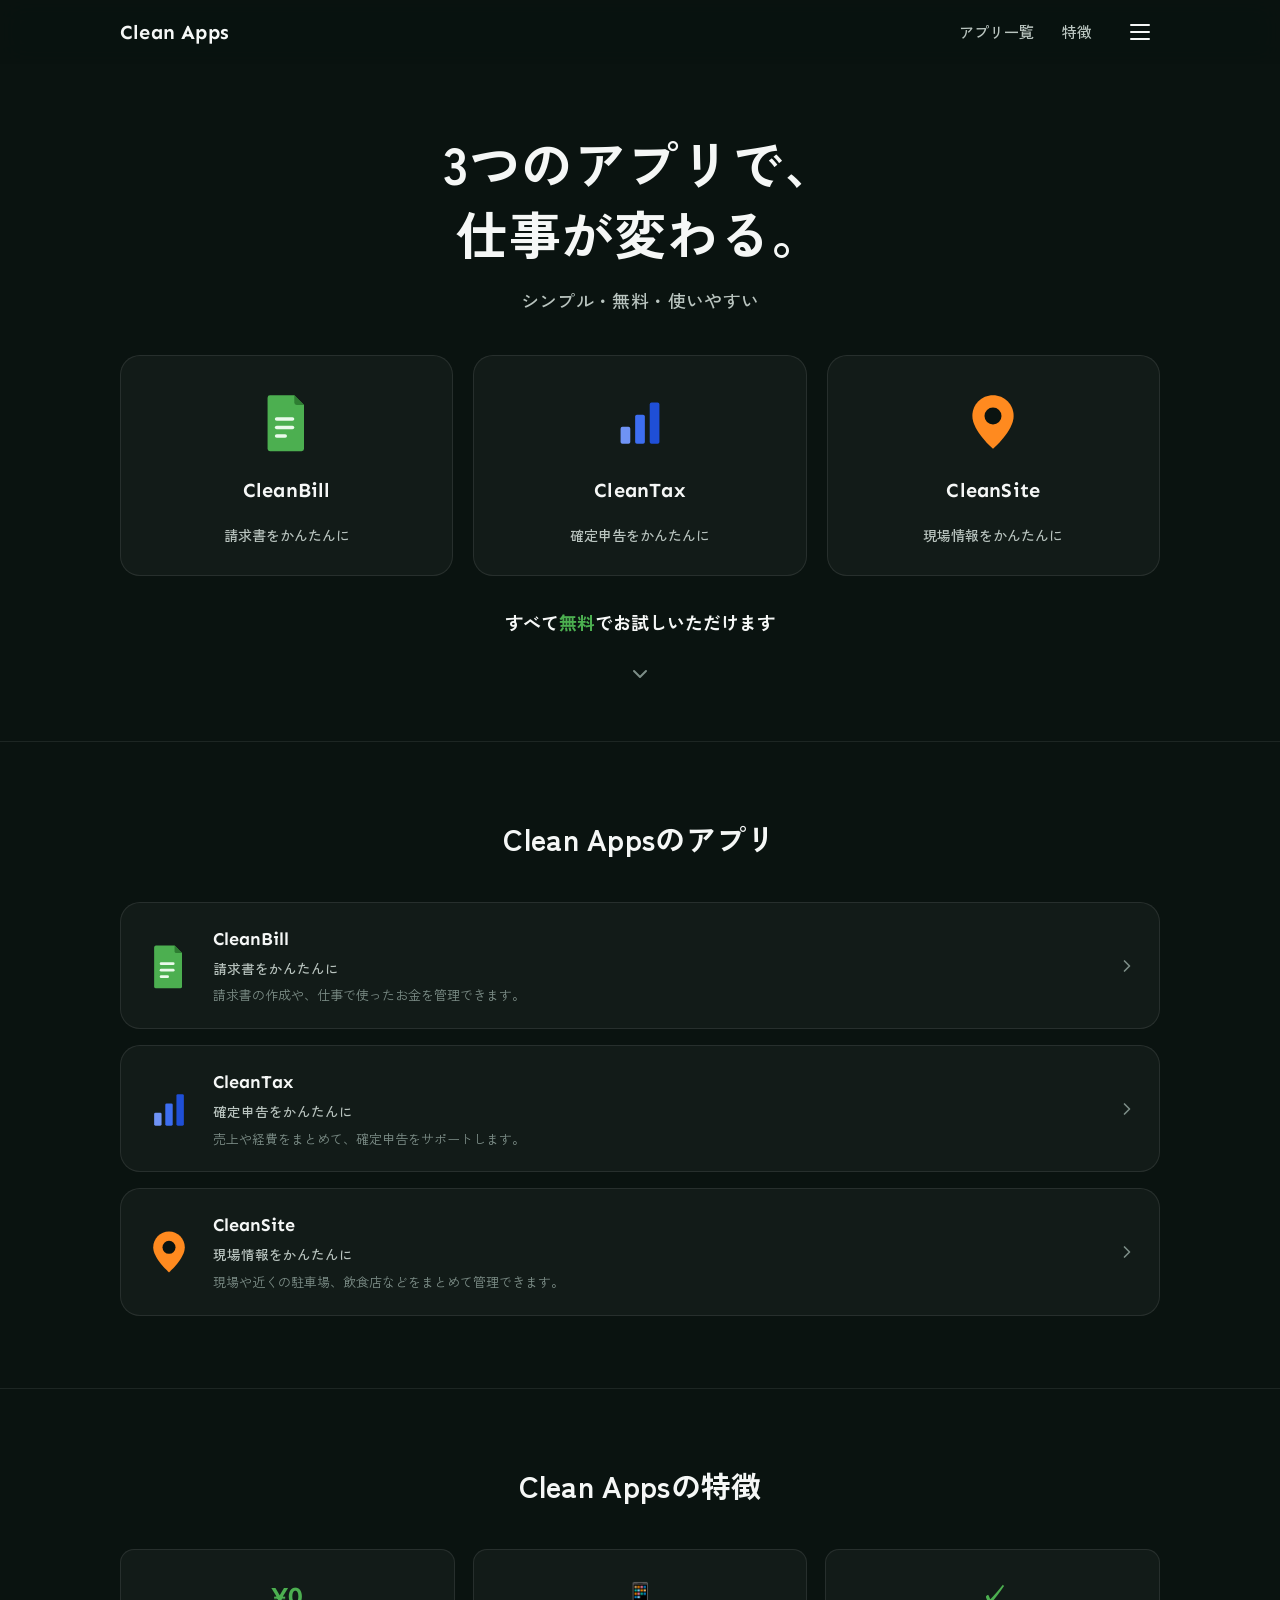
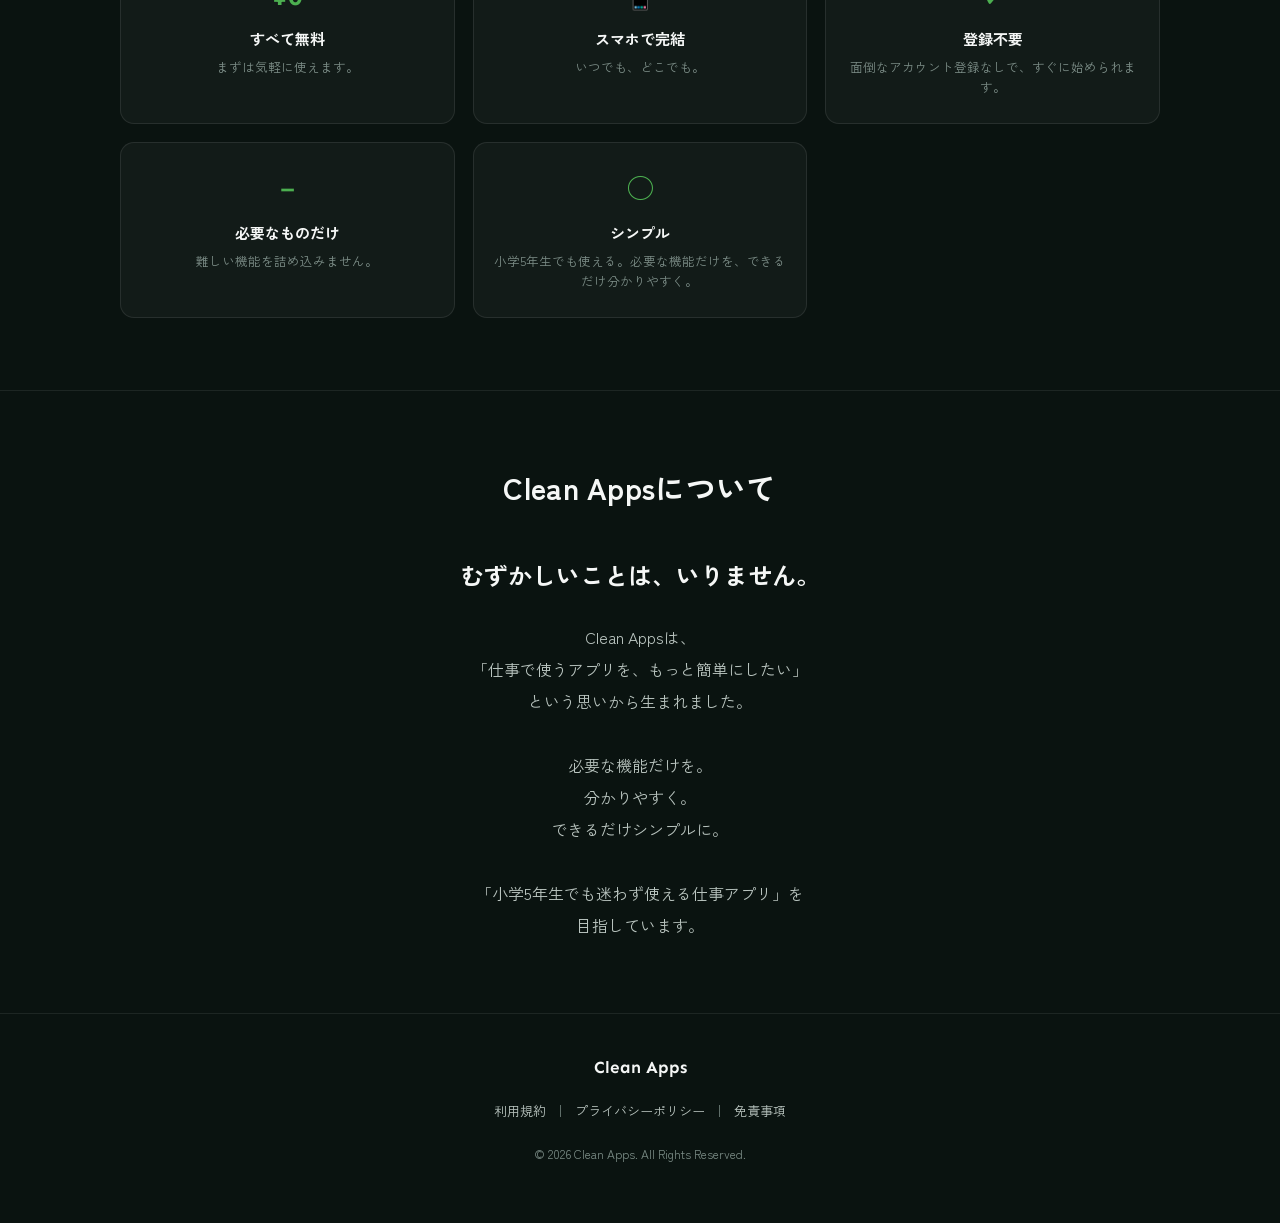
==== index.html @ 0a6f4640 "Add files via upload" ====
<!DOCTYPE html>
<html lang="ja">
<head>
<meta charset="UTF-8" />
<meta name="viewport" content="width=device-width, initial-scale=1, viewport-fit=cover" />
<title>Clean Apps｜3つのアプリで、仕事が変わる。</title>
<meta name="description" content="Clean Appsは「請求書」「確定申告」「現場情報」を、それぞれシンプルに、無料で使えるWebアプリシリーズです。登録不要・スマホで完結。小学5年生でも使えるシンプルさを目指しています。" />
<link rel="canonical" href="https://cleanbillapp.github.io/CleanApps/" />

<!-- OGP -->
<meta property="og:type" content="website" />
<meta property="og:site_name" content="Clean Apps" />
<meta property="og:title" content="Clean Apps｜3つのアプリで、仕事が変わる。" />
<meta property="og:description" content="CleanBill・CleanTax・CleanSite。仕事に必要な作業をシンプルにする、無料のWebアプリシリーズです。" />
<meta property="og:url" content="https://cleanbillapp.github.io/CleanApps/" />
<meta property="og:image" content="https://cleanbillapp.github.io/CleanApps/assets/ogp.png" />
<meta name="twitter:card" content="summary_large_image" />

<link rel="icon" href="assets/favicon.svg" type="image/svg+xml" />
<link rel="preconnect" href="https://fonts.googleapis.com" />
<link rel="preconnect" href="https://fonts.gstatic.com" crossorigin />
<link href="https://fonts.googleapis.com/css2?family=Sen:wght@700;800&family=Zen+Kaku+Gothic+New:wght@500;700;900&display=swap" rel="stylesheet" />
<link rel="stylesheet" href="css/style.css" />
</head>
<body>

<a class="visually-hidden" href="#main">本文へスキップ</a>

<header class="site-header" id="siteHeader">
  <div class="container">
    <a href="#top" class="logo" aria-label="Clean Apps トップへ">
      <span>Clean Apps</span>
    </a>
    <nav class="header-nav" aria-label="メインメニュー">
      <a class="nav-link" href="#apps">アプリ一覧</a>
      <a class="nav-link" href="#features">特徴</a>
      <button class="menu-button" id="menuButton" aria-expanded="false" aria-controls="navOverlay" aria-label="メニューを開く">
        <span></span><span></span><span></span>
      </button>
    </nav>
  </div>
</header>

<div class="nav-overlay" id="navOverlay">
  <div class="nav-overlay-inner">
    <a href="#apps" data-close>アプリ一覧</a>
    <a href="#features" data-close>Clean Appsの特徴</a>
    <a href="#about" data-close>Clean Appsについて</a>
    <button type="button" class="share-menu-item" id="shareButtonMenu">
      <span aria-hidden="true">📱</span> Clean Appsを教える
    </button>
    <div class="overlay-divider"></div>
    <div class="overlay-sub">
      <a href="terms.html">利用規約</a>
      <a href="privacy.html">プライバシーポリシー</a>
      <a href="disclaimer.html">免責事項</a>
    </div>
  </div>
</div>

<main id="main">

  <!-- ファーストビュー -->
  <section class="hero" id="top">
    <div class="container">
      <h1>3つのアプリで、<br />仕事が変わる。</h1>
      <p class="lead">シンプル・無料・使いやすい</p>

      <div class="app-grid">
        <a class="app-card" href="https://cleanbillapp.github.io/PLOMPT/" target="_blank" rel="noopener">
          <span class="app-icon" aria-hidden="true">
            <svg viewBox="0 0 56 56" width="100%" height="100%">
              <path d="M14 6h20l8 8v36a2 2 0 0 1-2 2H14a2 2 0 0 1-2-2V8a2 2 0 0 1 2-2z" fill="#4caf50"/>
              <path d="M34 6l8 8h-6a2 2 0 0 1-2-2V6z" fill="#2e7d32"/>
              <rect x="18" y="24" width="16" height="3" rx="1.5" fill="#eafaeb"/>
              <rect x="18" y="31" width="16" height="3" rx="1.5" fill="#eafaeb"/>
              <rect x="18" y="38" width="10" height="3" rx="1.5" fill="#eafaeb"/>
            </svg>
          </span>
          <span class="app-name">CleanBill</span>
          <span class="app-copy">請求書をかんたんに</span>
        </a>

        <a class="app-card" href="https://cleanbillapp.github.io/CleanTax/" target="_blank" rel="noopener">
          <span class="app-icon" aria-hidden="true">
            <svg viewBox="0 0 56 56" width="100%" height="100%">
              <rect x="12" y="32" width="8" height="14" rx="1.5" fill="#6f93f5"/>
              <rect x="24" y="22" width="8" height="24" rx="1.5" fill="#3d6ef0"/>
              <rect x="36" y="12" width="8" height="34" rx="1.5" fill="#1f4fd6"/>
            </svg>
          </span>
          <span class="app-name">CleanTax</span>
          <span class="app-copy">確定申告をかんたんに</span>
        </a>

        <a class="app-card" href="https://cleanbillapp.github.io/CleanSite/" target="_blank" rel="noopener">
          <span class="app-icon" aria-hidden="true">
            <svg viewBox="0 0 56 56" width="100%" height="100%">
              <path d="M28 6c-9.4 0-17 7.6-17 17 0 12.4 17 27 17 27s17-14.6 17-27c0-9.4-7.6-17-17-17z" fill="#ff8a1f"/>
              <circle cx="28" cy="23" r="7" fill="#0a1310"/>
            </svg>
          </span>
          <span class="app-name">CleanSite</span>
          <span class="app-copy">現場情報をかんたんに</span>
        </a>
      </div>

      <p class="free-note">すべて<span class="free">無料</span>でお試しいただけます</p>

      <a href="#apps" class="scroll-cue" aria-label="次のセクションへスクロール">
        <svg viewBox="0 0 24 24" width="24" height="24" fill="none">
          <path d="M6 9l6 6 6-6" stroke="currentColor" stroke-width="2" stroke-linecap="round" stroke-linejoin="round"/>
        </svg>
      </a>
    </div>
  </section>

  <!-- アプリ一覧 -->
  <section class="section" id="apps">
    <div class="container">
      <h2 class="section-heading">Clean Appsのアプリ</h2>

      <div class="apps-list">
        <a class="app-row bill" href="https://cleanbillapp.github.io/PLOMPT/" target="_blank" rel="noopener">
          <span class="app-icon" aria-hidden="true">
            <svg viewBox="0 0 56 56" width="100%" height="100%">
              <path d="M14 6h20l8 8v36a2 2 0 0 1-2 2H14a2 2 0 0 1-2-2V8a2 2 0 0 1 2-2z" fill="#4caf50"/>
              <path d="M34 6l8 8h-6a2 2 0 0 1-2-2V6z" fill="#2e7d32"/>
              <rect x="18" y="24" width="16" height="3" rx="1.5" fill="#eafaeb"/>
              <rect x="18" y="31" width="16" height="3" rx="1.5" fill="#eafaeb"/>
              <rect x="18" y="38" width="10" height="3" rx="1.5" fill="#eafaeb"/>
            </svg>
          </span>
          <span class="app-row-body">
            <span class="app-name">CleanBill</span>
            <span class="app-copy">請求書をかんたんに</span>
            <span class="app-desc">請求書の作成や、仕事で使ったお金を管理できます。</span>
          </span>
          <svg class="go-arrow" viewBox="0 0 24 24" fill="none" aria-hidden="true">
            <path d="M9 6l6 6-6 6" stroke="currentColor" stroke-width="2" stroke-linecap="round" stroke-linejoin="round"/>
          </svg>
        </a>

        <a class="app-row tax" href="https://cleanbillapp.github.io/CleanTax/" target="_blank" rel="noopener">
          <span class="app-icon" aria-hidden="true">
            <svg viewBox="0 0 56 56" width="100%" height="100%">
              <rect x="12" y="32" width="8" height="14" rx="1.5" fill="#6f93f5"/>
              <rect x="24" y="22" width="8" height="24" rx="1.5" fill="#3d6ef0"/>
              <rect x="36" y="12" width="8" height="34" rx="1.5" fill="#1f4fd6"/>
            </svg>
          </span>
          <span class="app-row-body">
            <span class="app-name">CleanTax</span>
            <span class="app-copy">確定申告をかんたんに</span>
            <span class="app-desc">売上や経費をまとめて、確定申告をサポートします。</span>
          </span>
          <svg class="go-arrow" viewBox="0 0 24 24" fill="none" aria-hidden="true">
            <path d="M9 6l6 6-6 6" stroke="currentColor" stroke-width="2" stroke-linecap="round" stroke-linejoin="round"/>
          </svg>
        </a>

        <a class="app-row site" href="https://cleanbillapp.github.io/CleanSite/" target="_blank" rel="noopener">
          <span class="app-icon" aria-hidden="true">
            <svg viewBox="0 0 56 56" width="100%" height="100%">
              <path d="M28 6c-9.4 0-17 7.6-17 17 0 12.4 17 27 17 27s17-14.6 17-27c0-9.4-7.6-17-17-17z" fill="#ff8a1f"/>
              <circle cx="28" cy="23" r="7" fill="#0a1310"/>
            </svg>
          </span>
          <span class="app-row-body">
            <span class="app-name">CleanSite</span>
            <span class="app-copy">現場情報をかんたんに</span>
            <span class="app-desc">現場や近くの駐車場、飲食店などをまとめて管理できます。</span>
          </span>
          <svg class="go-arrow" viewBox="0 0 24 24" fill="none" aria-hidden="true">
            <path d="M9 6l6 6-6 6" stroke="currentColor" stroke-width="2" stroke-linecap="round" stroke-linejoin="round"/>
          </svg>
        </a>
      </div>
    </div>
  </section>

  <!-- 特徴 -->
  <section class="section" id="features">
    <div class="container">
      <h2 class="section-heading">Clean Appsの特徴</h2>

      <div class="features-grid">
        <div class="feature-item">
          <div class="feature-mark">¥0</div>
          <div class="feature-title">すべて無料</div>
          <div class="feature-desc">まずは気軽に使えます。</div>
        </div>
        <div class="feature-item">
          <div class="feature-mark" aria-hidden="true">📱</div>
          <div class="feature-title">スマホで完結</div>
          <div class="feature-desc">いつでも、どこでも。</div>
        </div>
        <div class="feature-item">
          <div class="feature-mark" aria-hidden="true">✓</div>
          <div class="feature-title">登録不要</div>
          <div class="feature-desc">面倒なアカウント登録なしで、すぐに始められます。</div>
        </div>
        <div class="feature-item">
          <div class="feature-mark" aria-hidden="true">－</div>
          <div class="feature-title">必要なものだけ</div>
          <div class="feature-desc">難しい機能を詰め込みません。</div>
        </div>
        <div class="feature-item wide">
          <div class="feature-mark" aria-hidden="true">◯</div>
          <div class="feature-title">シンプル</div>
          <div class="feature-desc">小学5年生でも使える。必要な機能だけを、できるだけ分かりやすく。</div>
        </div>
      </div>
    </div>
  </section>

  <!-- Clean Appsについて -->
  <section class="section" id="about">
    <div class="container">
      <h2 class="section-heading">Clean Appsについて</h2>
      <p class="about-copy">
        <strong>むずかしいことは、いりません。</strong>
        Clean Appsは、<br />
        「仕事で使うアプリを、もっと簡単にしたい」<br />
        という思いから生まれました。<br /><br />
        必要な機能だけを。<br />
        分かりやすく。<br />
        できるだけシンプルに。<br /><br />
        「小学5年生でも迷わず使える仕事アプリ」を<br />
        目指しています。
      </p>
    </div>
  </section>

</main>

<footer class="site-footer">
  <div class="container">
    <div class="footer-logo">Clean Apps</div>
    <div class="footer-links">
      <a href="terms.html">利用規約</a>
      <span class="sep">｜</span>
      <a href="privacy.html">プライバシーポリシー</a>
      <span class="sep">｜</span>
      <a href="disclaimer.html">免責事項</a>
    </div>
    <p class="copyright">© 2026 Clean Apps. All Rights Reserved.</p>
  </div>
</footer>

<script src="js/main.js"></script>
</body>
</html>
---- css/style.css ----
/* ==========================================================================
   Clean Apps 公式サイト — style.css
   デザイン基準: 添付画像②に忠実。ダーク背景・グリーン/ブルー/オレンジの
   3アプリカラー・引き算のデザイン思想を維持すること。
   ========================================================================== */

:root {
  /* Color tokens */
  --bg: #0a1310;
  --bg-elevated: #0d1815;
  --card-bg: rgba(255, 255, 255, 0.035);
  --card-border: rgba(255, 255, 255, 0.09);
  --card-border-hover: rgba(255, 255, 255, 0.16);
  --text-primary: #f5f7f6;
  --text-secondary: #b9c4bf;
  --text-muted: #7c8d87;

  --bill-color: #4caf50;
  --bill-color-soft: rgba(76, 175, 80, 0.14);
  --tax-color: #3d6ef0;
  --tax-color-soft: rgba(61, 110, 240, 0.14);
  --site-color: #ff8a1f;
  --site-color-soft: rgba(255, 138, 31, 0.14);

  --accent-green: #4caf50;

  --divider: rgba(255, 255, 255, 0.08);

  /* Type */
  --font-display: 'Sen', 'Zen Kaku Gothic New', sans-serif;
  --font-body: 'Zen Kaku Gothic New', 'Sen', sans-serif;

  /* Layout */
  --header-h: 64px;
  --container-w: 1080px;
  --radius-lg: 20px;
  --radius-md: 14px;
  --radius-sm: 8px;
}

* {
  box-sizing: border-box;
}

html {
  scroll-behavior: smooth;
}

@media (prefers-reduced-motion: reduce) {
  html {
    scroll-behavior: auto;
  }
  * {
    animation-duration: 0.01ms !important;
    animation-iteration-count: 1 !important;
    transition-duration: 0.01ms !important;
  }
}

body {
  margin: 0;
  background: var(--bg);
  color: var(--text-primary);
  font-family: var(--font-body);
  -webkit-font-smoothing: antialiased;
  text-rendering: optimizeLegibility;
  line-height: 1.6;
}

img,
svg {
  display: block;
  max-width: 100%;
}

a {
  color: inherit;
  text-decoration: none;
}

button {
  font-family: inherit;
  cursor: pointer;
}

.container {
  width: 100%;
  max-width: var(--container-w);
  margin: 0 auto;
  padding: 0 20px;
}

.visually-hidden {
  position: absolute;
  width: 1px;
  height: 1px;
  overflow: hidden;
  clip: rect(0 0 0 0);
  white-space: nowrap;
}

/* --------------------------------------------------------------------- */
/* Header                                                                  */
/* --------------------------------------------------------------------- */

.site-header {
  position: sticky;
  top: 0;
  z-index: 100;
  height: var(--header-h);
  display: flex;
  align-items: center;
  background: rgba(10, 19, 16, 0.72);
  backdrop-filter: saturate(140%) blur(14px);
  -webkit-backdrop-filter: saturate(140%) blur(14px);
  border-bottom: 1px solid transparent;
  transition: border-color 0.25s ease, background 0.25s ease;
}

.site-header.is-scrolled {
  border-bottom-color: var(--divider);
  background: rgba(10, 19, 16, 0.9);
}

.site-header .container {
  display: flex;
  align-items: center;
  justify-content: space-between;
}

.logo {
  display: flex;
  align-items: center;
  gap: 8px;
  font-family: var(--font-display);
  font-weight: 700;
  font-size: 20px;
  letter-spacing: 0.01em;
  color: var(--text-primary);
}

.header-nav {
  display: flex;
  align-items: center;
  gap: 28px;
}

.header-nav .nav-link {
  display: none;
  font-size: 15px;
  font-weight: 500;
  color: var(--text-secondary);
  transition: color 0.2s ease;
}

.header-nav .nav-link:hover,
.header-nav .nav-link:focus-visible {
  color: var(--text-primary);
}

@media (min-width: 760px) {
  .header-nav .nav-link {
    display: inline-block;
  }
}

.menu-button {
  display: flex;
  flex-direction: column;
  justify-content: center;
  align-items: center;
  gap: 5px;
  width: 40px;
  height: 40px;
  background: transparent;
  border: none;
  border-radius: var(--radius-sm);
  padding: 0;
}

.menu-button:hover,
.menu-button:focus-visible {
  background: rgba(255, 255, 255, 0.06);
}

.menu-button span {
  display: block;
  width: 20px;
  height: 2px;
  background: var(--text-primary);
  border-radius: 2px;
  transition: transform 0.25s ease, opacity 0.25s ease;
}

.menu-button[aria-expanded='true'] span:nth-child(1) {
  transform: translateY(7px) rotate(45deg);
}
.menu-button[aria-expanded='true'] span:nth-child(2) {
  opacity: 0;
}
.menu-button[aria-expanded='true'] span:nth-child(3) {
  transform: translateY(-7px) rotate(-45deg);
}

/* --------------------------------------------------------------------- */
/* Hamburger menu overlay                                                  */
/* --------------------------------------------------------------------- */

.nav-overlay {
  position: fixed;
  inset: 0;
  z-index: 90;
  background: rgba(6, 12, 10, 0.97);
  display: flex;
  align-items: center;
  justify-content: center;
  opacity: 0;
  visibility: hidden;
  transition: opacity 0.25s ease, visibility 0.25s ease;
}

.nav-overlay.is-open {
  opacity: 1;
  visibility: visible;
}

.nav-overlay-inner {
  width: 100%;
  max-width: 340px;
  padding: 0 24px;
  display: flex;
  flex-direction: column;
  gap: 4px;
}

.nav-overlay a {
  padding: 16px 4px;
  font-size: 19px;
  font-weight: 600;
  color: var(--text-primary);
}

.nav-overlay a:hover,
.nav-overlay a:focus-visible {
  color: var(--accent-green);
}

.nav-overlay .overlay-divider {
  height: 1px;
  background: var(--divider);
  margin: 12px 4px;
}

.nav-overlay .overlay-sub a {
  font-size: 15px;
  font-weight: 500;
  color: var(--text-secondary);
  padding: 12px 4px;
}

/* --------------------------------------------------------------------- */
/* Hero                                                                     */
/* --------------------------------------------------------------------- */

.hero {
  padding: 64px 0 48px;
  text-align: center;
}

.hero h1 {
  margin: 0 0 18px;
  font-family: var(--font-body);
  font-weight: 700;
  font-size: clamp(30px, 8vw, 52px);
  line-height: 1.35;
  letter-spacing: 0.01em;
}

.hero .lead {
  margin: 0 0 40px;
  font-size: clamp(15px, 3.6vw, 18px);
  font-weight: 500;
  color: var(--text-secondary);
  letter-spacing: 0.02em;
}

.app-grid {
  display: grid;
  grid-template-columns: repeat(3, 1fr);
  gap: 12px;
  margin: 0 0 32px;
}

@media (min-width: 640px) {
  .app-grid {
    gap: 20px;
  }
}

.app-card {
  display: flex;
  flex-direction: column;
  align-items: center;
  gap: 14px;
  padding: 22px 10px 20px;
  background: var(--card-bg);
  border: 1px solid var(--card-border);
  border-radius: var(--radius-lg);
  transition: border-color 0.2s ease, transform 0.2s ease, background 0.2s ease;
}

@media (min-width: 640px) {
  .app-card {
    padding: 32px 20px 28px;
    gap: 18px;
  }
}

.app-card:hover,
.app-card:focus-visible {
  border-color: var(--card-border-hover);
  transform: translateY(-2px);
  background: rgba(255, 255, 255, 0.05);
}

.app-icon {
  width: 56px;
  height: 56px;
  display: flex;
  align-items: center;
  justify-content: center;
}

@media (min-width: 640px) {
  .app-icon {
    width: 68px;
    height: 68px;
  }
}

.app-card .app-name {
  font-family: var(--font-display);
  font-weight: 700;
  font-size: clamp(14px, 4.4vw, 20px);
  letter-spacing: 0.01em;
}

.app-card .app-copy {
  font-size: clamp(11px, 3vw, 14px);
  font-weight: 500;
  color: var(--text-secondary);
  text-align: center;
}

.free-note {
  margin: 0 0 8px;
  font-size: clamp(15px, 3.8vw, 18px);
  font-weight: 600;
  color: var(--text-primary);
}

.free-note .free {
  color: var(--accent-green);
}

.scroll-cue {
  display: inline-flex;
  align-items: center;
  justify-content: center;
  width: 36px;
  height: 36px;
  margin-top: 12px;
  color: var(--text-muted);
  border: none;
  background: transparent;
  animation: bob 2.2s ease-in-out infinite;
}

@keyframes bob {
  0%, 100% { transform: translateY(0); }
  50% { transform: translateY(5px); }
}

/* --------------------------------------------------------------------- */
/* Section shared                                                           */
/* --------------------------------------------------------------------- */

section {
  scroll-margin-top: calc(var(--header-h) + 12px);
}

.section {
  padding: 72px 0;
  border-top: 1px solid var(--divider);
}

.section-heading {
  margin: 0 0 40px;
  font-family: var(--font-body);
  font-weight: 700;
  font-size: clamp(22px, 5.6vw, 30px);
  text-align: center;
  letter-spacing: 0.01em;
}

/* --------------------------------------------------------------------- */
/* Apps detail section                                                      */
/* --------------------------------------------------------------------- */

.apps-list {
  display: flex;
  flex-direction: column;
  gap: 16px;
}

.app-row {
  display: flex;
  align-items: center;
  gap: 18px;
  padding: 22px;
  background: var(--card-bg);
  border: 1px solid var(--card-border);
  border-radius: var(--radius-lg);
  transition: border-color 0.2s ease, background 0.2s ease;
}

.app-row:hover,
.app-row:focus-visible {
  border-color: var(--card-border-hover);
  background: rgba(255, 255, 255, 0.05);
}

.app-row .app-icon {
  flex: 0 0 auto;
  width: 52px;
  height: 52px;
}

.app-row-body {
  flex: 1 1 auto;
  min-width: 0;
}

.app-row-body .app-name {
  display: block;
  font-family: var(--font-display);
  font-weight: 700;
  font-size: 18px;
  margin-bottom: 4px;
}

.app-row-body .app-copy {
  display: block;
  font-size: 13.5px;
  font-weight: 500;
  color: var(--text-secondary);
  margin-bottom: 6px;
}

.app-row-body .app-desc {
  display: block;
  font-size: 13px;
  color: var(--text-muted);
  line-height: 1.6;
}

.app-row .go-arrow {
  flex: 0 0 auto;
  width: 20px;
  height: 20px;
  color: var(--text-muted);
}

.app-row.bill:hover { border-color: var(--bill-color); }
.app-row.tax:hover { border-color: var(--tax-color); }
.app-row.site:hover { border-color: var(--site-color); }

/* --------------------------------------------------------------------- */
/* Features section                                                         */
/* --------------------------------------------------------------------- */

.features-grid {
  display: grid;
  grid-template-columns: repeat(2, 1fr);
  gap: 14px;
}

@media (min-width: 640px) {
  .features-grid {
    grid-template-columns: repeat(3, 1fr);
    gap: 18px;
  }
}

.feature-item {
  padding: 26px 16px;
  text-align: center;
  background: var(--card-bg);
  border: 1px solid var(--card-border);
  border-radius: var(--radius-md);
}

.feature-item .feature-mark {
  font-family: var(--font-display);
  font-weight: 700;
  font-size: 26px;
  color: var(--accent-green);
  margin-bottom: 10px;
}

.feature-item .feature-title {
  font-weight: 700;
  font-size: 15px;
  margin-bottom: 6px;
}

.feature-item .feature-desc {
  font-size: 12.5px;
  color: var(--text-muted);
  line-height: 1.6;
}

.feature-item.wide {
  grid-column: 1 / -1;
}

@media (min-width: 640px) {
  .feature-item.wide {
    grid-column: auto;
  }
}

/* --------------------------------------------------------------------- */
/* About section                                                            */
/* --------------------------------------------------------------------- */

.about-copy {
  max-width: 560px;
  margin: 0 auto;
  text-align: center;
  font-size: 16px;
  color: var(--text-secondary);
  line-height: 2;
}

.about-copy strong {
  display: block;
  color: var(--text-primary);
  font-size: clamp(19px, 5vw, 24px);
  font-weight: 700;
  margin-bottom: 22px;
}

/* --------------------------------------------------------------------- */
/* 友達に教える (共有ボタン)                                                */
/* --------------------------------------------------------------------- */

.share-button {
  display: flex;
  align-items: center;
  justify-content: center;
  gap: 8px;
  margin: 36px auto 0;
  padding: 13px 26px;
  font-family: var(--font-body);
  font-size: 15px;
  font-weight: 700;
  color: var(--text-primary);
  background: var(--card-bg);
  border: 1px solid var(--card-border);
  border-radius: 999px;
  transition: border-color 0.2s ease, background 0.2s ease, transform 0.2s ease;
}

.share-button:hover,
.share-button:focus-visible {
  border-color: var(--accent-green);
  background: rgba(255, 255, 255, 0.05);
  transform: translateY(-1px);
}

.share-button span {
  font-size: 16px;
}

.share-menu-item {
  display: flex;
  align-items: center;
  gap: 8px;
  padding: 16px 4px;
  font-family: var(--font-body);
  font-size: 19px;
  font-weight: 600;
  color: var(--text-primary);
  background: transparent;
  border: none;
  text-align: left;
  width: 100%;
}

.share-menu-item:hover,
.share-menu-item:focus-visible {
  color: var(--accent-green);
}

.share-menu-item span {
  font-size: 18px;
}

/* --------------------------------------------------------------------- */
/* Footer                                                                    */
/* --------------------------------------------------------------------- */

.site-footer {
  padding: 40px 0 48px;
  border-top: 1px solid var(--divider);
  text-align: center;
}

.site-footer .footer-logo {
  font-family: var(--font-display);
  font-weight: 700;
  font-size: 17px;
  margin-bottom: 16px;
}

.footer-links {
  display: flex;
  align-items: center;
  justify-content: center;
  flex-wrap: wrap;
  gap: 6px;
  font-size: 13px;
  color: var(--text-muted);
  margin-bottom: 18px;
}

.footer-links a {
  color: var(--text-secondary);
  padding: 4px 2px;
}

.footer-links a:hover,
.footer-links a:focus-visible {
  color: var(--text-primary);
}

.footer-links .sep {
  color: var(--text-muted);
}

.copyright {
  font-size: 12px;
  color: var(--text-muted);
}

/* --------------------------------------------------------------------- */
/* Legal pages                                                              */
/* --------------------------------------------------------------------- */

.legal-main {
  padding: 48px 0 80px;
}

.legal-main .back-link {
  display: inline-flex;
  align-items: center;
  gap: 6px;
  font-size: 14px;
  color: var(--text-secondary);
  margin-bottom: 28px;
}

.legal-main .back-link:hover {
  color: var(--text-primary);
}

.legal-main h1 {
  font-family: var(--font-body);
  font-weight: 700;
  font-size: clamp(22px, 6vw, 28px);
  margin-bottom: 8px;
}

.legal-main .updated {
  font-size: 12.5px;
  color: var(--text-muted);
  margin-bottom: 36px;
}

.legal-main h2 {
  font-size: 16px;
  font-weight: 700;
  margin: 32px 0 10px;
}

.legal-main p,
.legal-main li {
  font-size: 14.5px;
  color: var(--text-secondary);
  line-height: 1.9;
}

.legal-main ul {
  padding-left: 1.2em;
}

.legal-notice {
  margin-top: 36px;
  padding: 16px 18px;
  border: 1px solid var(--card-border);
  border-radius: var(--radius-sm);
  background: var(--card-bg);
  font-size: 13px;
  color: var(--text-muted);
}

/* --------------------------------------------------------------------- */
/* Focus visibility                                                         */
/* --------------------------------------------------------------------- */

a:focus-visible,
button:focus-visible {
  outline: 2px solid var(--accent-green);
  outline-offset: 2px;
  border-radius: 4px;
}
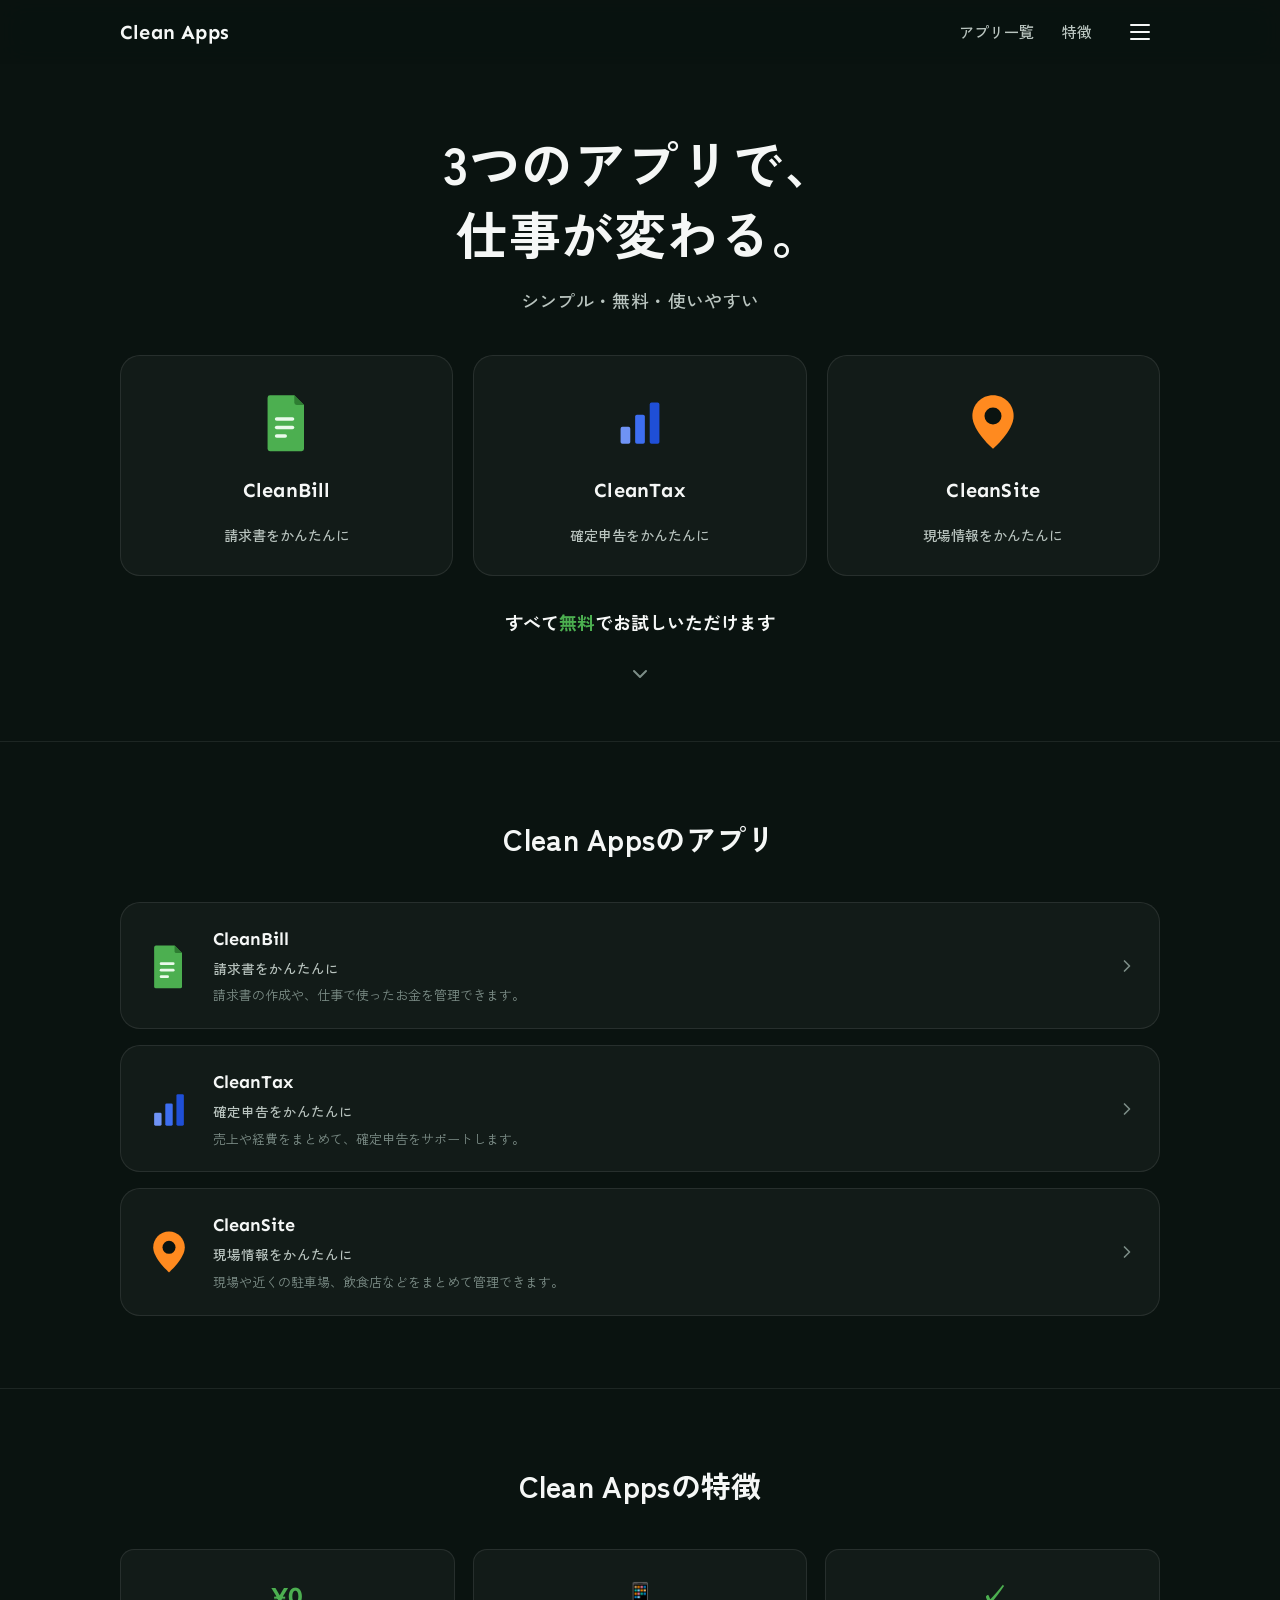
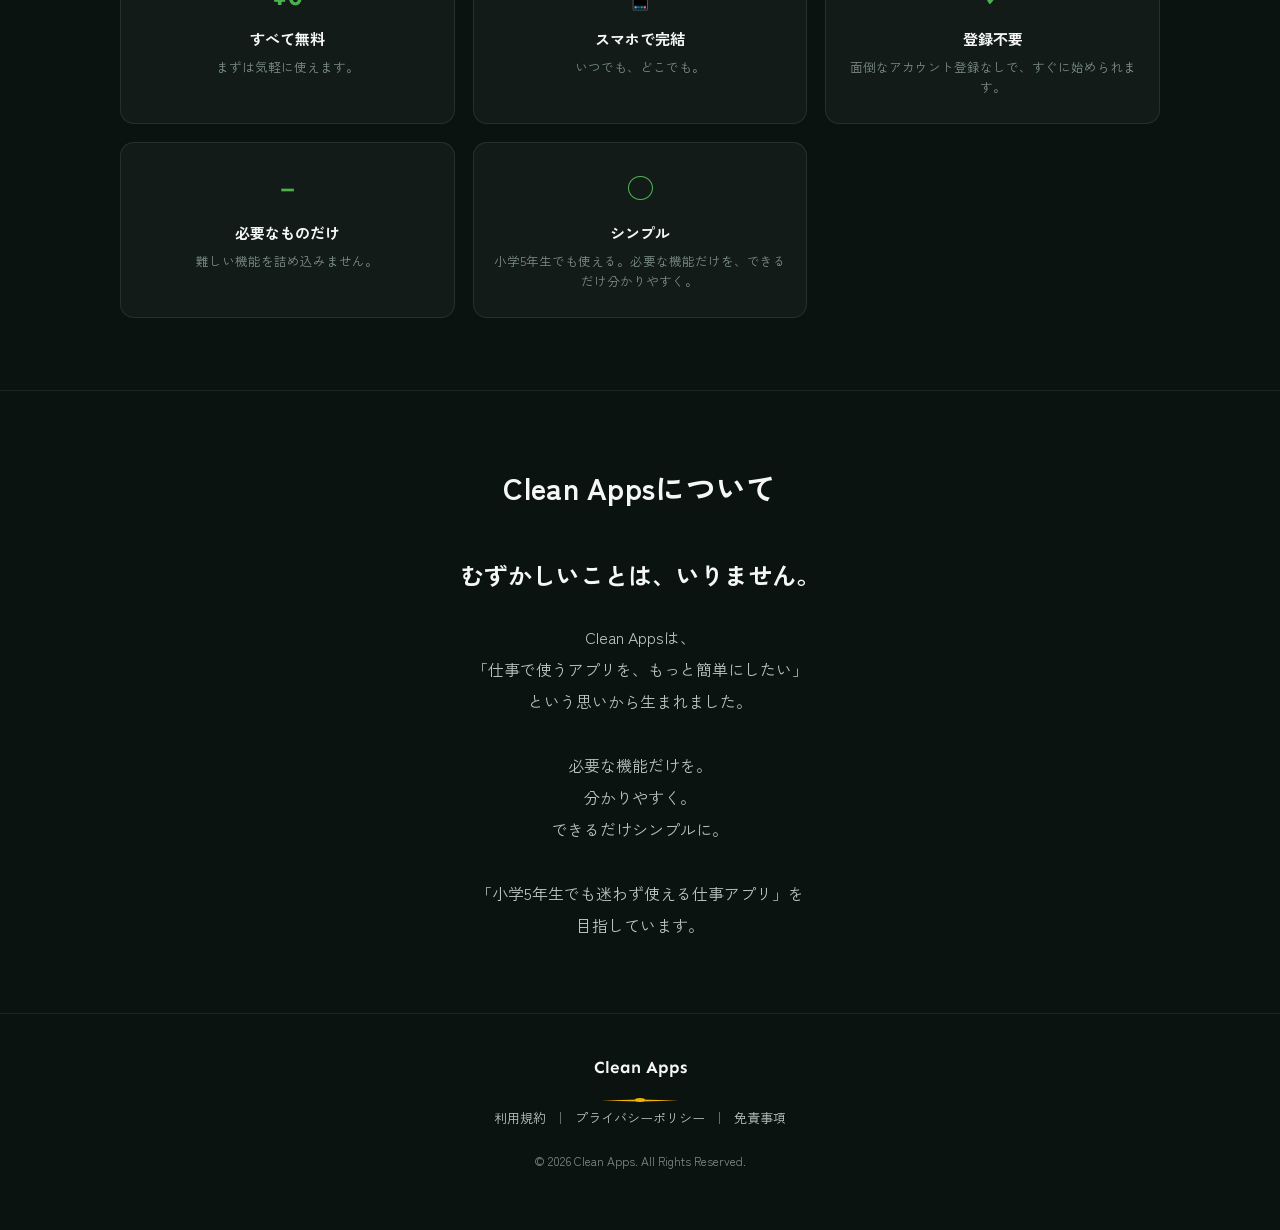
==== commit 4e6587e5: "Update index.html" ====
--- a/index.html
+++ b/index.html
@@ -237,6 +237,10 @@
 <footer class="site-footer">
   <div class="container">
     <div class="footer-logo">Clean Apps</div>
+    <svg viewBox="0 0 130 10" xmlns="http://www.w3.org/2000/svg" preserveAspectRatio="none" style="width:80px; height:7px; display:block; margin:2px auto 0;" aria-hidden="true">
+      <ellipse cx="65" cy="4.2" rx="8" ry="2.8" fill="#F4B400"/>
+      <polygon points="2,5 65,3.6 128,5 65,6.4" fill="#F4B400"/>
+    </svg>
     <div class="footer-links">
       <a href="terms.html">利用規約</a>
       <span class="sep">｜</span>
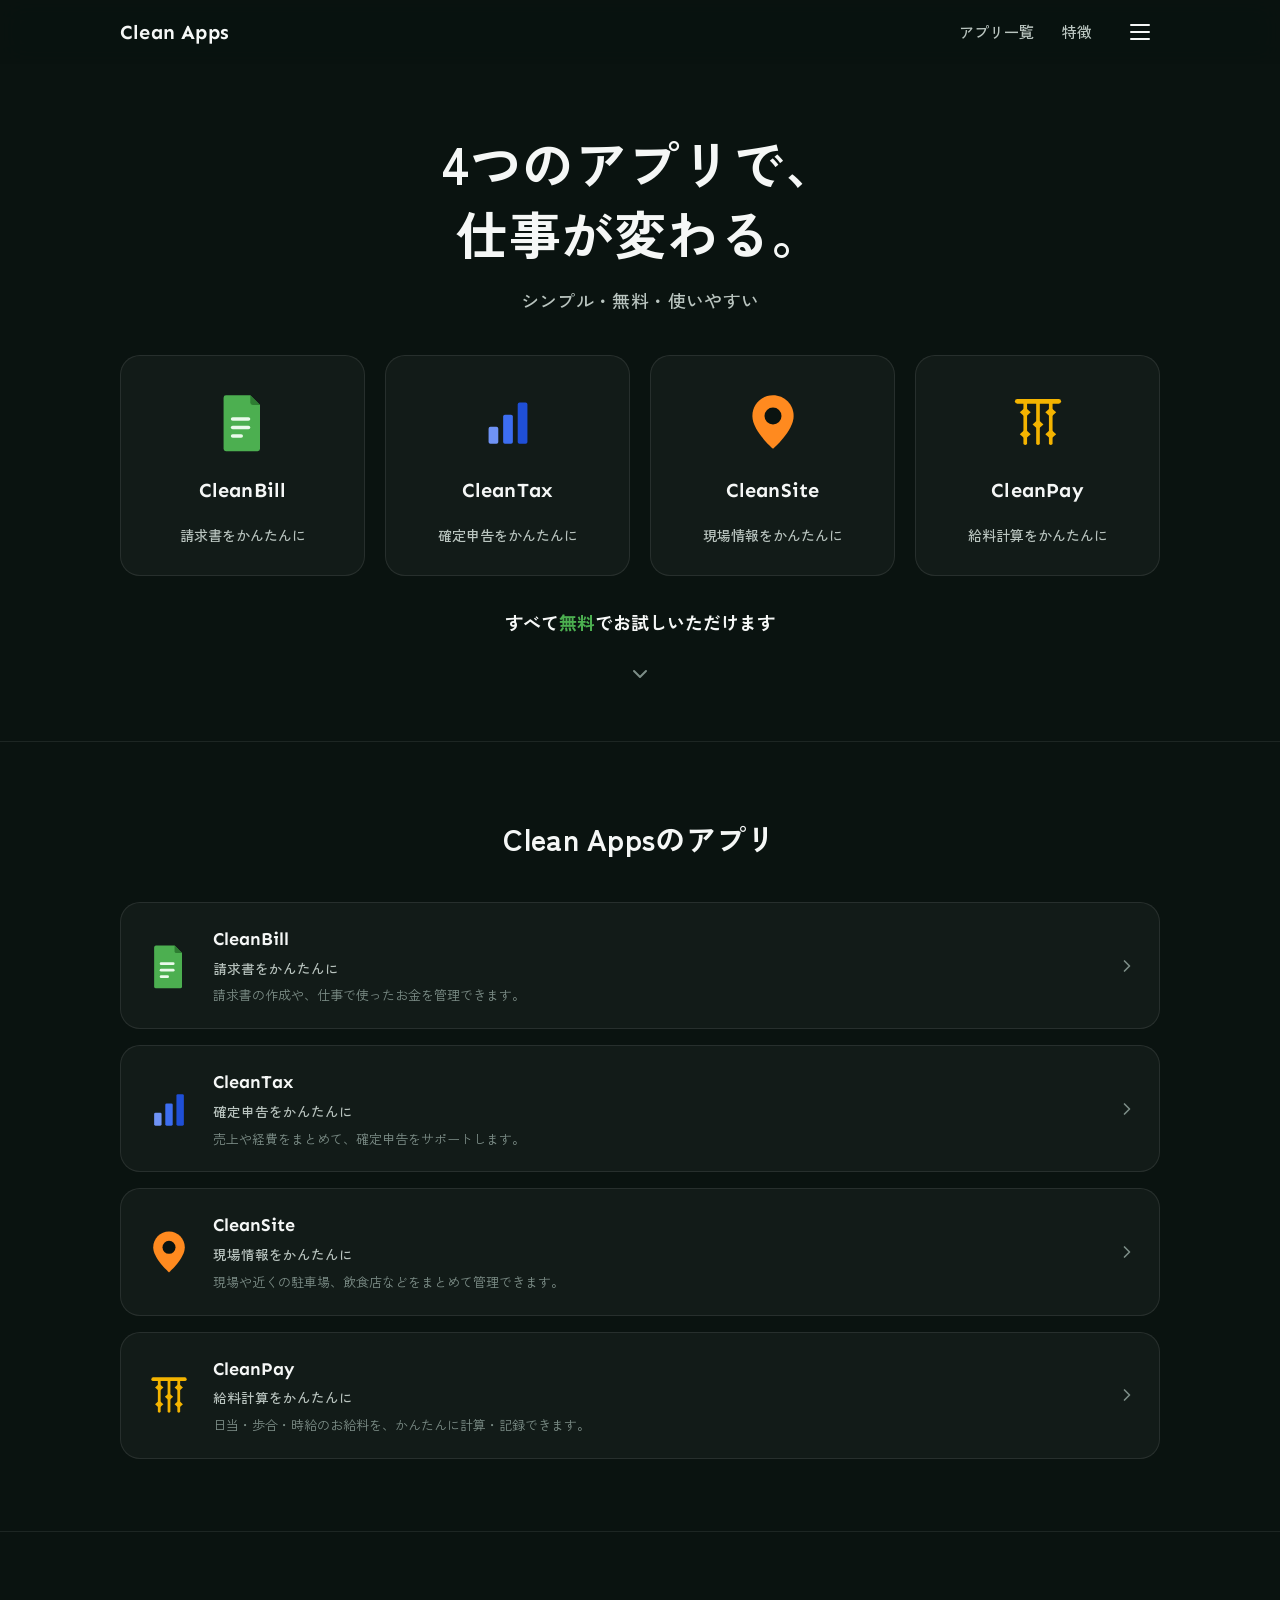
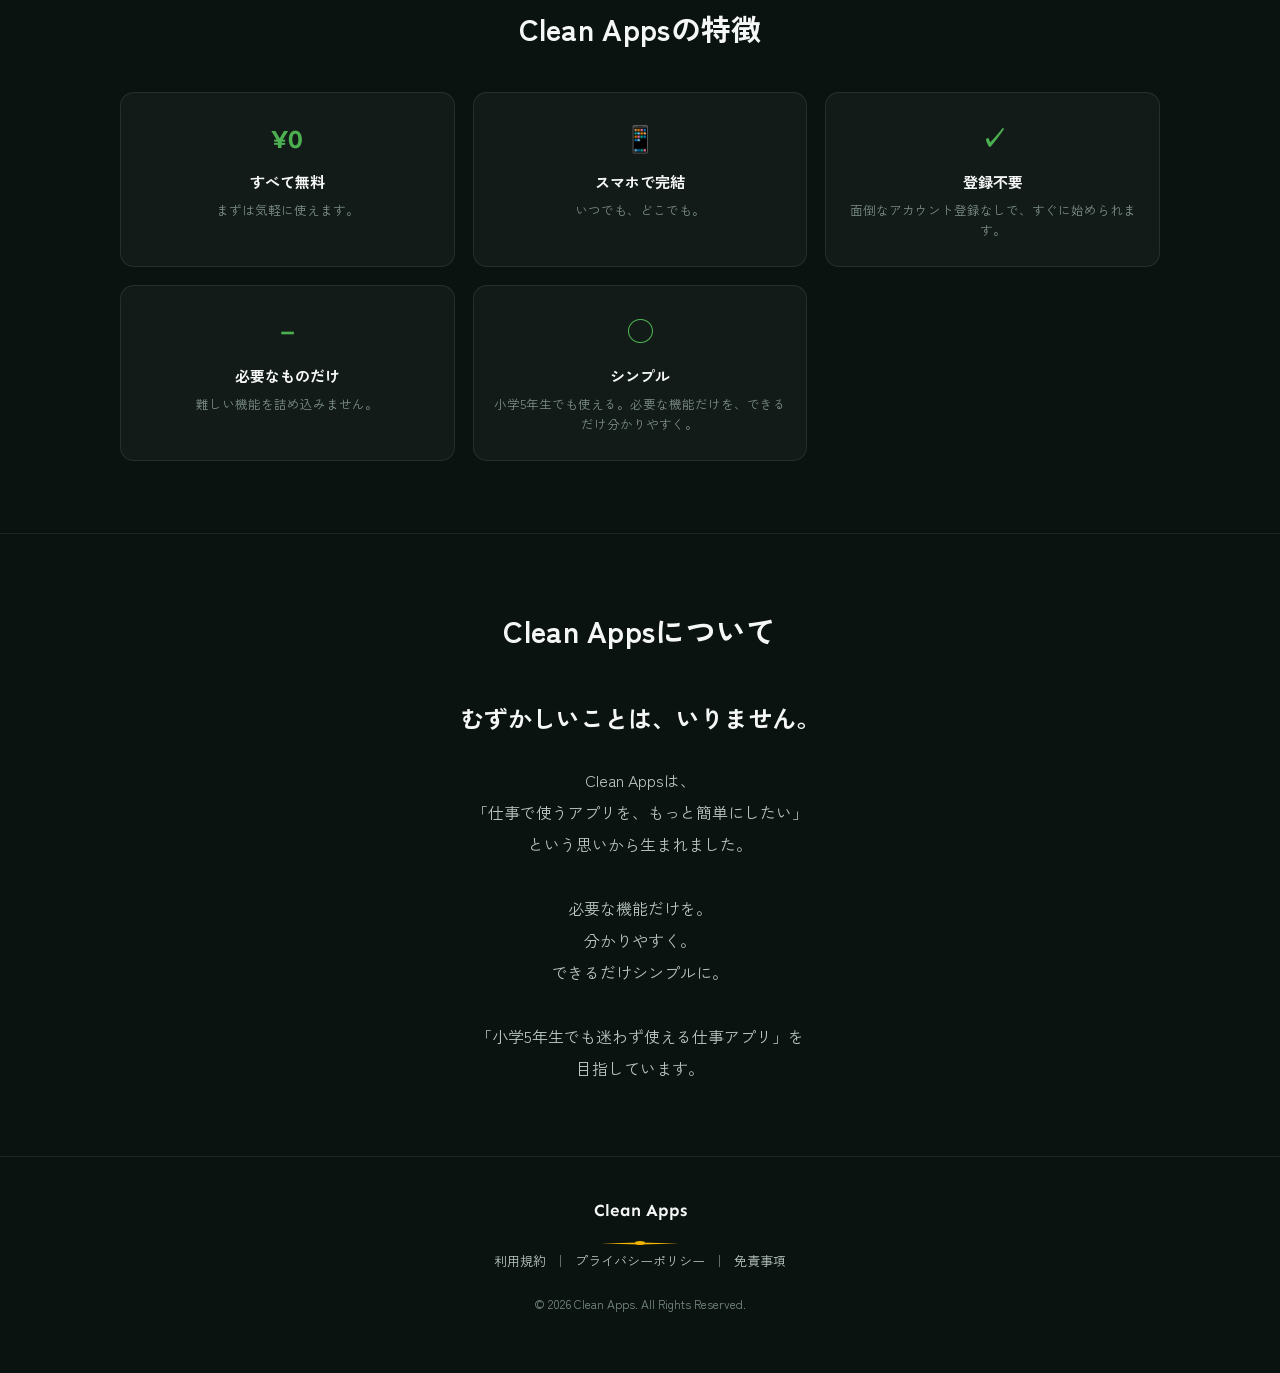
==== commit 7c04445b: "Add files via upload" ====
--- a/index.html
+++ b/index.html
@@ -3,15 +3,15 @@
 <head>
 <meta charset="UTF-8" />
 <meta name="viewport" content="width=device-width, initial-scale=1, viewport-fit=cover" />
-<title>Clean Apps｜3つのアプリで、仕事が変わる。</title>
-<meta name="description" content="Clean Appsは「請求書」「確定申告」「現場情報」を、それぞれシンプルに、無料で使えるWebアプリシリーズです。登録不要・スマホで完結。小学5年生でも使えるシンプルさを目指しています。" />
+<title>Clean Apps｜4つのアプリで、仕事が変わる。</title>
+<meta name="description" content="Clean Appsは「請求書」「確定申告」「現場情報」「給料計算」を、それぞれシンプルに、無料で使えるWebアプリシリーズです。登録不要・スマホで完結。小学5年生でも迷わず使える仕事アプリを目指しています。" />
 <link rel="canonical" href="https://cleanbillapp.github.io/CleanApps/" />
 
 <!-- OGP -->
 <meta property="og:type" content="website" />
 <meta property="og:site_name" content="Clean Apps" />
-<meta property="og:title" content="Clean Apps｜3つのアプリで、仕事が変わる。" />
-<meta property="og:description" content="CleanBill・CleanTax・CleanSite。仕事に必要な作業をシンプルにする、無料のWebアプリシリーズです。" />
+<meta property="og:title" content="Clean Apps｜4つのアプリで、仕事が変わる。" />
+<meta property="og:description" content="CleanBill・CleanTax・CleanSite・CleanPay。仕事に必要な作業をシンプルにする、無料のWebアプリシリーズです。" />
 <meta property="og:url" content="https://cleanbillapp.github.io/CleanApps/" />
 <meta property="og:image" content="https://cleanbillapp.github.io/CleanApps/assets/ogp.png" />
 <meta name="twitter:card" content="summary_large_image" />
@@ -63,7 +63,7 @@
   <!-- ファーストビュー -->
   <section class="hero" id="top">
     <div class="container">
-      <h1>3つのアプリで、<br />仕事が変わる。</h1>
+      <h1>4つのアプリで、<br />仕事が変わる。</h1>
       <p class="lead">シンプル・無料・使いやすい</p>
 
       <div class="app-grid">
@@ -103,6 +103,25 @@
           <span class="app-name">CleanSite</span>
           <span class="app-copy">現場情報をかんたんに</span>
         </a>
+
+        <a class="app-card" href="https://cleanbillapp.github.io/CleanPay/" target="_blank" rel="noopener">
+          <span class="app-icon" aria-hidden="true">
+            <svg viewBox="0 0 56 56" width="100%" height="100%">
+              <!-- CleanPay: minimal abacus, vertical-line emphasis -->
+              <rect x="9" y="9" width="38" height="4" rx="2" fill="#f4b400"/>
+              <rect x="16" y="11" width="3" height="36" rx="1.5" fill="#f4b400"/>
+              <rect x="26.5" y="11" width="3" height="36" rx="1.5" fill="#f4b400"/>
+              <rect x="37" y="11" width="3" height="36" rx="1.5" fill="#f4b400"/>
+              <path d="M13 20l4.5-4 4.5 4-4.5 4z" fill="#f4b400"/>
+              <path d="M23.5 30l4.5-4 4.5 4-4.5 4z" fill="#f4b400"/>
+              <path d="M34 20l4.5-4 4.5 4-4.5 4z" fill="#f4b400"/>
+              <path d="M13 38l4.5-4 4.5 4-4.5 4z" fill="#f4b400"/>
+              <path d="M34 38l4.5-4 4.5 4-4.5 4z" fill="#f4b400"/>
+            </svg>
+          </span>
+          <span class="app-name">CleanPay</span>
+          <span class="app-copy">給料計算をかんたんに</span>
+        </a>
       </div>
 
       <p class="free-note">すべて<span class="free">無料</span>でお試しいただけます</p>
@@ -170,6 +189,31 @@
             <span class="app-name">CleanSite</span>
             <span class="app-copy">現場情報をかんたんに</span>
             <span class="app-desc">現場や近くの駐車場、飲食店などをまとめて管理できます。</span>
+          </span>
+          <svg class="go-arrow" viewBox="0 0 24 24" fill="none" aria-hidden="true">
+            <path d="M9 6l6 6-6 6" stroke="currentColor" stroke-width="2" stroke-linecap="round" stroke-linejoin="round"/>
+          </svg>
+        </a>
+
+        <a class="app-row pay" href="https://cleanbillapp.github.io/CleanPay/" target="_blank" rel="noopener">
+          <span class="app-icon" aria-hidden="true">
+            <svg viewBox="0 0 56 56" width="100%" height="100%">
+              <!-- CleanPay: minimal abacus, vertical-line emphasis -->
+              <rect x="9" y="9" width="38" height="4" rx="2" fill="#f4b400"/>
+              <rect x="16" y="11" width="3" height="36" rx="1.5" fill="#f4b400"/>
+              <rect x="26.5" y="11" width="3" height="36" rx="1.5" fill="#f4b400"/>
+              <rect x="37" y="11" width="3" height="36" rx="1.5" fill="#f4b400"/>
+              <path d="M13 20l4.5-4 4.5 4-4.5 4z" fill="#f4b400"/>
+              <path d="M23.5 30l4.5-4 4.5 4-4.5 4z" fill="#f4b400"/>
+              <path d="M34 20l4.5-4 4.5 4-4.5 4z" fill="#f4b400"/>
+              <path d="M13 38l4.5-4 4.5 4-4.5 4z" fill="#f4b400"/>
+              <path d="M34 38l4.5-4 4.5 4-4.5 4z" fill="#f4b400"/>
+            </svg>
+          </span>
+          <span class="app-row-body">
+            <span class="app-name">CleanPay</span>
+            <span class="app-copy">給料計算をかんたんに</span>
+            <span class="app-desc">日当・歩合・時給のお給料を、かんたんに計算・記録できます。</span>
           </span>
           <svg class="go-arrow" viewBox="0 0 24 24" fill="none" aria-hidden="true">
             <path d="M9 6l6 6-6 6" stroke="currentColor" stroke-width="2" stroke-linecap="round" stroke-linejoin="round"/>
--- a/css/style.css
+++ b/css/style.css
@@ -1,7 +1,7 @@
 /* ==========================================================================
    Clean Apps 公式サイト — style.css
    デザイン基準: 添付画像②に忠実。ダーク背景・グリーン/ブルー/オレンジの
-   3アプリカラー・引き算のデザイン思想を維持すること。
+   4アプリカラー・引き算のデザイン思想を維持すること。
    ========================================================================== */
 
 :root {
@@ -21,6 +21,8 @@
   --tax-color-soft: rgba(61, 110, 240, 0.14);
   --site-color: #ff8a1f;
   --site-color-soft: rgba(255, 138, 31, 0.14);
+  --pay-color: #f4b400;
+  --pay-color-soft: rgba(244, 180, 0, 0.14);
 
   --accent-green: #4caf50;
 
@@ -286,13 +288,14 @@
 
 .app-grid {
   display: grid;
-  grid-template-columns: repeat(3, 1fr);
+  grid-template-columns: repeat(2, minmax(0, 1fr));
   gap: 12px;
   margin: 0 0 32px;
 }
 
 @media (min-width: 640px) {
   .app-grid {
+    grid-template-columns: repeat(4, minmax(0, 1fr));
     gap: 20px;
   }
 }
@@ -474,6 +477,7 @@
 .app-row.bill:hover { border-color: var(--bill-color); }
 .app-row.tax:hover { border-color: var(--tax-color); }
 .app-row.site:hover { border-color: var(--site-color); }
+.app-row.pay:hover { border-color: var(--pay-color); }
 
 /* --------------------------------------------------------------------- */
 /* Features section                                                         */
